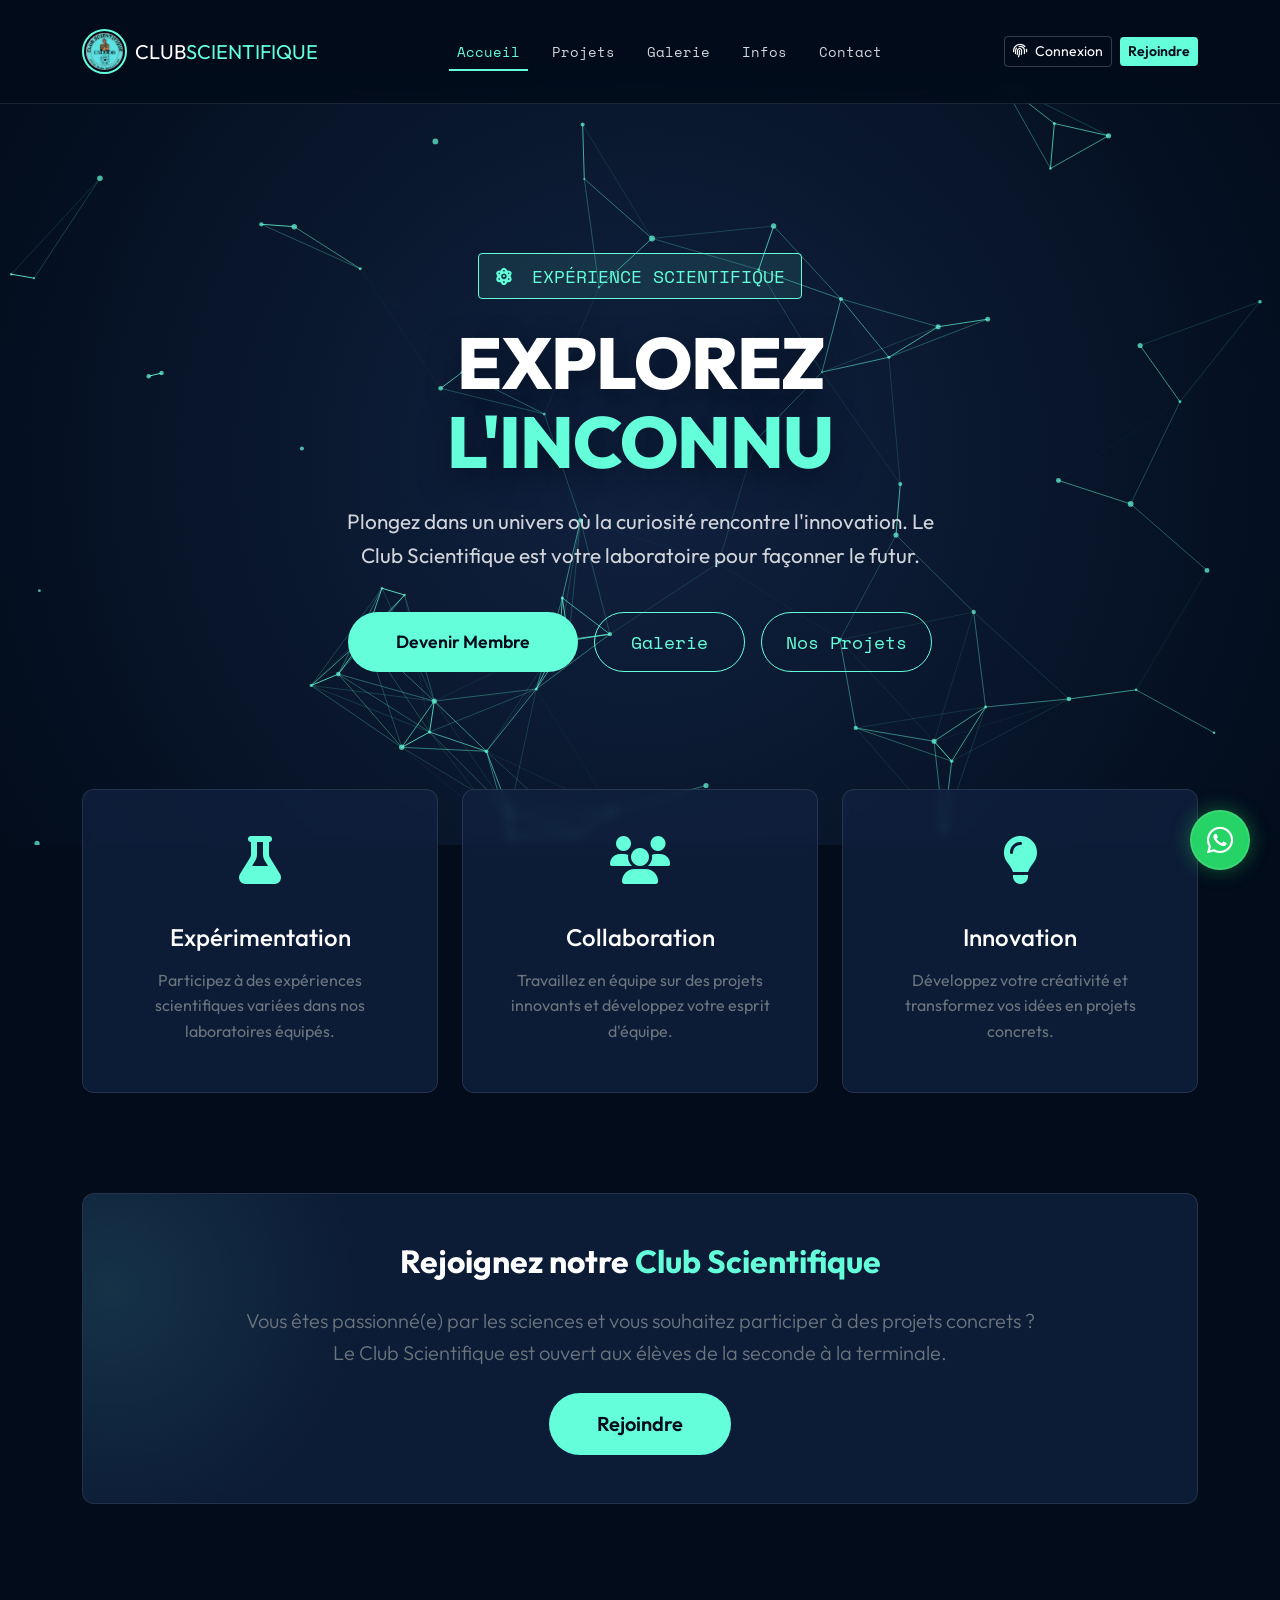
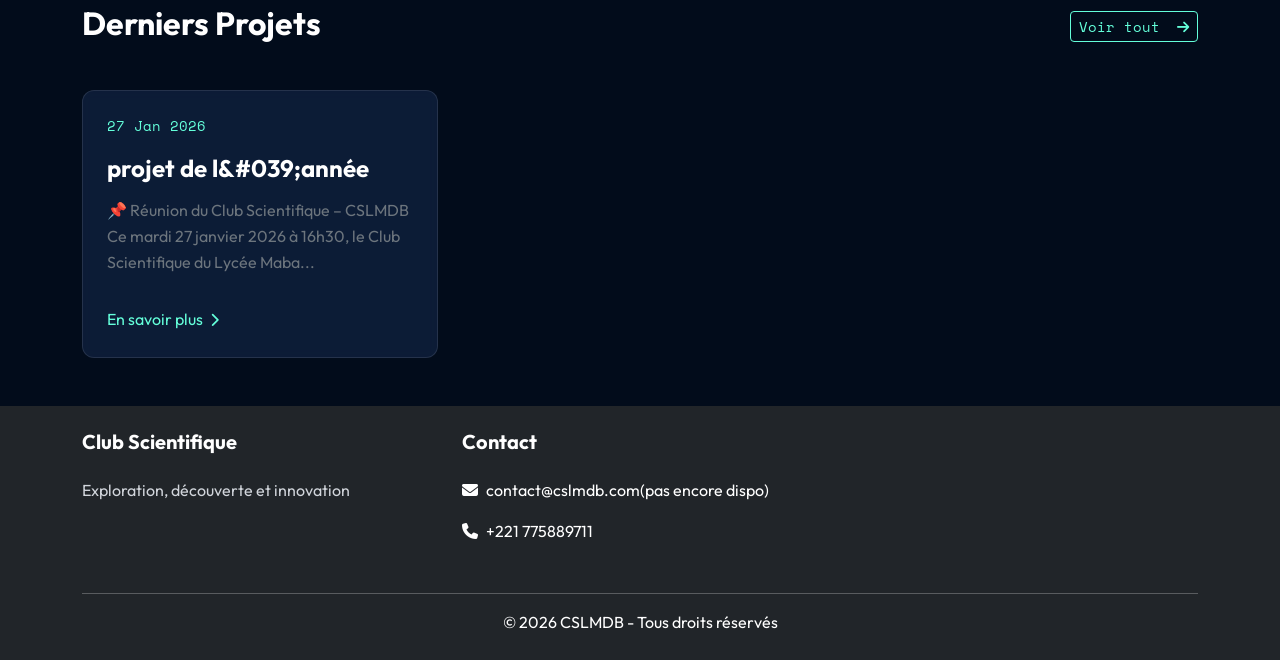
==== index.html @ bc3f8a26 "Ajout de la version GitHub Pages (hébergement gratuit et illimité à vie)" ====
<!DOCTYPE html>
<html lang="fr">
<head>
    <meta charset="UTF-8">
    <meta name="viewport" content="width=device-width, initial-scale=1.0">
    <title>Club Scientifique - Accueil CSLMDB</title>
    
    <!-- Bootstrap CSS -->
    <link href="https://cdn.jsdelivr.net/npm/bootstrap@5.3.0/dist/css/bootstrap.min.css" rel="stylesheet">
    
    <!-- Font Awesome -->
    <link rel="stylesheet" href="https://cdnjs.cloudflare.com/ajax/libs/font-awesome/6.4.0/css/all.min.css">
    
    <!-- Google Fonts: Outfit (Titres modernes) & Space Mono (Tech/Code) -->
    <link href="https://fonts.googleapis.com/css2?family=Outfit:wght@300;400;600;800&family=Space+Mono:ital,wght@0,400;0,700;1,400&display=swap" rel="stylesheet">
    
    <!-- Custom Style Masterclass (Versionned to force refresh) -->
    <link rel="stylesheet" href="css/style.css">
    
    <!-- Fail-safe styles in case CSS fails to load -->
    <style>
        img { max-width: 100%; height: auto; }
        .logo-container img { max-height: 50px; }
        body { background-color: #020c1b; color: #ccd6f6; } /* Match theme */
    </style>
</head>
</head>
<body class="d-flex flex-column min-vh-100">

        
    <!-- Navbar Masterclass (Glassmorphism + Sticky) -->
    <header class="fixed-top header-glass">
        <nav class="navbar navbar-expand-lg navbar-dark">
            <div class="container">
                <a class="navbar-brand d-flex align-items-center gap-2 logotype" href="index.html">
                    <div class="logo-container">
                        <img src="logo.jpg" alt="Logo">
                    </div>
                    <span class="brand-text">CLUB<span class="text-accent">SCIENTIFIQUE</span></span>
                </a>
                
                <button class="navbar-toggler border-0" type="button" data-bs-toggle="collapse" data-bs-target="#navbarMain">
                    <span class="navbar-toggler-icon"></span>
                </button>
                
                <div class="collapse navbar-collapse" id="navbarMain">
                    <ul class="navbar-nav mx-auto mb-2 mb-lg-0 nav-pills-glass">
                        <li class="nav-item">
                            <a class="nav-link active" href="index.html">Accueil</a>
                        </li>
                        <li class="nav-item">
                            <a class="nav-link " href="projets.html">Projets</a>
                        </li>
                        <li class="nav-item">
                            <a class="nav-link " href="galerie.html">Galerie</a>
                        </li>
                        <li class="nav-item">
                            <a class="nav-link " href="informations.html">Infos</a>
                        </li>
                        <li class="nav-item">
                            <a class="nav-link " href="contact.html">Contact</a>
                        </li>
                    </ul>
                    
                    <div class="d-flex align-items-center gap-2">
                                                    <a href="connexion.html" class="btn btn-sm btn-glass-primary">
                                <i class="fas fa-fingerprint me-2"></i>Connexion
                            </a>
                            <a href="devenir-membre.html" class="btn btn-sm btn-accent">
                                Rejoindre
                            </a>
                                            </div>
                </div>
            </div>
        </nav>
    </header>
    <!-- Spacer pour éviter que le contenu ne soit caché par la navbar fixe -->
    <div style="height: 80px;"></div> 
    
    <main class="main-content flex-grow-1">
        
        

<!-- 1. HERO SECTION AVEC CANVAS 3D -->
<section id="hero-canvas-container">
    <canvas id="bg-canvas"></canvas>
    <div class="hero-content">
        <div class="hero-super-title text-mono">
            <i class="fas fa-atom fa-spin me-2"></i> EXPÉRIENCE SCIENTIFIQUE
        </div>
        <h1 class="hero-title">
            EXPLOREZ <br>
            <span class="text-accent">L'INCONNU</span>
        </h1>
        <p class="hero-subtitle">
            Plongez dans un univers où la curiosité rencontre l'innovation. 
            Le Club Scientifique est votre laboratoire pour façonner le futur.
        </p>
        <div class="d-flex justify-content-center gap-1 gap-md-3 flex-nowrap w-100 px-2">
            <a href="devenir-membre.html" class="btn btn-accent px-2 px-md-5 py-2 py-md-3 rounded-pill text-nowrap d-flex align-items-center justify-content-center" style="font-size: clamp(0.7rem, 2vw, 1.1rem); flex: 1.2;">
                Devenir Membre
            </a>
            <a href="galerie.html" class="btn btn-glass px-2 px-md-4 py-2 py-md-3 rounded-pill text-nowrap d-flex align-items-center justify-content-center" style="font-size: clamp(0.7rem, 2vw, 1.1rem); flex: 1;">
                Galerie
            </a>
            <a href="projets.html" class="btn btn-glass px-2 px-md-4 py-2 py-md-3 rounded-pill text-nowrap d-flex align-items-center justify-content-center" style="font-size: clamp(0.7rem, 2vw, 1.1rem); flex: 1;">
                Nos Projets
            </a>
        </div>
    </div>
</section>

<!-- 2. SECTION VALEURS (CARTES HOLOGRAPHIQUES) -->
<div class="container" style="margin-top: -80px; position: relative; z-index: 10;">
    <div class="row g-4">
        <div class="col-md-4">
            <div class="card-glass text-center h-100">
                <div class="card-icon">
                    <i class="fas fa-flask"></i>
                </div>
                <h3 class="card-title h4">Expérimentation</h3>
                <p class="text-secondary">
                    Participez à des expériences scientifiques variées dans nos laboratoires équipés.
                </p>
            </div>
        </div>
        <div class="col-md-4">
            <div class="card-glass text-center h-100">
                <div class="card-icon">
                    <i class="fas fa-users"></i>
                </div>
                <h3 class="card-title h4">Collaboration</h3>
                <p class="text-secondary">
                    Travaillez en équipe sur des projets innovants et développez votre esprit d'équipe.
                </p>
            </div>
        </div>
        <div class="col-md-4">
            <div class="card-glass text-center h-100">
                <div class="card-icon">
                    <i class="fas fa-lightbulb"></i>
                </div>
                <h3 class="card-title h4">Innovation</h3>
                <p class="text-secondary">
                    Développez votre créativité et transformez vos idées en projets concrets.
                </p>
            </div>
        </div>
    </div>
</div>

<!-- 3. SECTION REJOINDRE (Rétablie) -->
<section class="section-padding" style="margin-top: 100px;">
    <div class="container">
        <div class="card-glass p-5 text-center position-relative overflow-hidden">
            <!-- Déco fond -->
            <div style="position: absolute; top: -50%; left: -20%; width: 500px; height: 500px; background: radial-gradient(circle, rgba(100,255,218,0.1) 0%, transparent 70%); border-radius: 50%; pointer-events: none;"></div>
            
            <div class="position-relative z-index-1">
                <h2 class="mb-4">Rejoignez notre <span class="text-accent">Club Scientifique</span></h2>
                <p class="lead text-secondary mb-4" style="max-width: 800px; margin: 0 auto;">
                    Vous êtes passionné(e) par les sciences et vous souhaitez participer à des projets concrets ?<br>
                    Le Club Scientifique est ouvert aux élèves de la seconde à la terminale.
                </p>
                <a href="devenir-membre.html" class="btn btn-accent btn-lg px-5 py-3 rounded-pill">
                    Rejoindre
                </a>
            </div>
        </div>
    </div>
</section>

<!-- 4. DERNIERS PROJETS (GRID MODERNE) -->
<section class="container mb-5" style="margin-top: 100px;">
    <div class="d-flex justify-content-between align-items-end mb-5">
        <div>
            <h2 class="mb-0">Derniers Projets</h2>
        </div>
        <a href="projets.html" class="btn btn-sm btn-glass">Voir tout <i class="fas fa-arrow-right ms-2"></i></a>
    </div>

            <div class="row g-4">
                            <div class="col-md-4">
                    <div class="card-glass h-100 p-0 overflow-hidden group-hover-effect">
                        <div class="card-body p-4 d-flex flex-column">
                            <div class="text-accent mb-3 text-mono small">
                                27 Jan 2026                            </div>
                            <h4 class="card-title">projet de l&amp;#039;année</h4>
                            <p class="text-secondary flex-grow-1">
                                📌 Réunion du Club Scientifique – CSLMDB
Ce mardi 27 janvier 2026 à 16h30, le Club Scientifique du Lycée Maba...                            </p>
                            <a href="projets.html?id=2" class="text-accent mt-3 d-inline-block">
                                En savoir plus <i class="fas fa-chevron-right small ms-1"></i>
                            </a>
                        </div>
                    </div>
                </div>
                    </div>
    </section>

    </main>
    <footer class="bg-dark text-white py-4 mt-auto">
        <div class="container">
            <div class="row">
                <div class="col-md-4 mb-3">
                    <h5>Club Scientifique</h5>
                    <p class="text-muted">Exploration, découverte et innovation</p>
                </div>
                <div class="col-md-4 mb-3">
                    <h5>Contact</h5>
                    <p><i class="fas fa-envelope me-2"></i>contact@cslmdb.com(pas encore dispo)</p>
                    <p><i class="fas fa-phone me-2"></i>+221 775889711</p>
                </div>
            </div>
            <hr>
            <div class="text-center">
                <p class="mb-0">&copy; 2026 CSLMDB - Tous droits réservés</p>
            </div>
        </div>
    </footer>
    
    <!-- WhatsApp Floating Button -->
    <a href="https://chat.whatsapp.com/BSFSXUpOibU4TiYzw2WKTN" class="whatsapp-btn" target="_blank" title="Rejoindre le groupe WhatsApp">
        <div class="whatsapp-pulse"></div>
        <i class="fab fa-whatsapp"></i>
    </a>

    <!-- Bootstrap Bundle with Popper -->
    <script src="https://cdn.jsdelivr.net/npm/bootstrap@5.3.0/dist/js/bootstrap.bundle.min.js"></script>
    <!-- Script JavaScript principal -->
    <script src="js/script.js"></script>

    
</body>
</html>

<!-- SCRIPTS MASTERCLASS -->

<!-- 1. Swiper JS -->
<script src="https://cdn.jsdelivr.net/npm/swiper@11/swiper-bundle.min.js"></script>
<!-- 2. Fancybox -->
<script src="https://cdn.jsdelivr.net/npm/@fancyapps/ui@5.0/dist/fancybox/fancybox.umd.js"></script>

<script>
    // --- A. INITIALISATION SWIPER STANDARD (2D) ---
    const swiper = new Swiper('.swiper-3d-container', {
        slidesPerView: 1,
        spaceBetween: 20,
        loop: true,
        grabCursor: true,
        pagination: {
            el: '.swiper-pagination',
            clickable: true,
        },
        navigation: {
            nextEl: '.swiper-button-next',
            prevEl: '.swiper-button-prev',
        },
        autoplay: {
            delay: 3000,
            disableOnInteraction: false,
        },
        breakpoints: {
            640: {
                slidesPerView: 2,
                spaceBetween: 20,
            },
            768: {
                slidesPerView: 3,
                spaceBetween: 30,
            },
            1024: {
                slidesPerView: 3,
                spaceBetween: 30,
            },
        },
    });

    // --- B. INITIALISATION FANCYBOX ---
    Fancybox.bind("[data-fancybox]", {
        // Options Fancybox
    });

    // --- C. MOUSE GLOW EFFECT SUR LES CARTES ---
    document.querySelectorAll('.card-glass').forEach(card => {
        card.addEventListener('mousemove', e => {
            const rect = card.getBoundingClientRect();
            const x = e.clientX - rect.left;
            const y = e.clientY - rect.top;
            card.style.setProperty('--mouse-x', `${x}px`);
            card.style.setProperty('--mouse-y', `${y}px`);
        });
    });

    // --- D. CANVAS CONSTELLATION SCRIPT ---
    const canvas = document.getElementById('bg-canvas');
    const ctx = canvas.getContext('2d');
    let width, height;
    let particles = [];

    // Configuration
    const particleCount = 70; // Nombre de points
    const connectionDistance = 150;
    const mouseDistance = 200;

    function resize() {
        width = canvas.width = window.innerWidth;
        height = canvas.height = document.getElementById('hero-canvas-container').offsetHeight;
    }

    class Particle {
        constructor() {
            this.x = Math.random() * width;
            this.y = Math.random() * height;
            this.vx = (Math.random() - 0.5) * 1.5; // Vitesse lente
            this.vy = (Math.random() - 0.5) * 1.5;
            this.size = Math.random() * 2 + 1;
        }

        update() {
            this.x += this.vx;
            this.y += this.vy;

            // Rebondir sur les bords
            if (this.x < 0 || this.x > width) this.vx *= -1;
            if (this.y < 0 || this.y > height) this.vy *= -1;
        }

        draw() {
            ctx.fillStyle = 'rgba(100, 255, 218, 0.7)'; // Cyan
            ctx.beginPath();
            ctx.arc(this.x, this.y, this.size, 0, Math.PI * 2);
            ctx.fill();
        }
    }

    function initparticles() {
        particles = [];
        for (let i = 0; i < particleCount; i++) {
            particles.push(new Particle());
        }
    }

    // Souris interactive
    let mouse = { x: null, y: null };
    window.addEventListener('mousemove', e => {
        const rect = canvas.getBoundingClientRect();
        mouse.x = e.clientX - rect.left;
        mouse.y = e.clientY - rect.top;
    });
    window.addEventListener('mouseleave', () => { mouse.x = null; mouse.y = null; });

    function animate() {
        ctx.clearRect(0, 0, width, height);

        // Dessiner les particules
        particles.forEach(p => {
            p.update();
            p.draw();
        });

        // Dessiner les lignes
        for (let i = 0; i < particles.length; i++) {
            for (let j = i + 1; j < particles.length; j++) {
                const dx = particles[i].x - particles[j].x;
                const dy = particles[i].y - particles[j].y;
                const distance = Math.sqrt(dx * dx + dy * dy);

                if (distance < connectionDistance) {
                    ctx.strokeStyle = `rgba(100, 255, 218, ${1 - distance / connectionDistance})`;
                    ctx.lineWidth = 1;
                    ctx.beginPath();
                    ctx.moveTo(particles[i].x, particles[i].y);
                    ctx.lineTo(particles[j].x, particles[j].y);
                    ctx.stroke();
                }
            }
            
            // Connexion Souris
            if (mouse.x != null) {
                const dx = particles[i].x - mouse.x;
                const dy = particles[i].y - mouse.y;
                const distance = Math.sqrt(dx * dx + dy * dy);
                 if (distance < mouseDistance) {
                    ctx.strokeStyle = `rgba(87, 203, 255, ${1 - distance / mouseDistance})`; // Bleu plus clair vers la souris
                    ctx.lineWidth = 1.5;
                    ctx.beginPath();
                    ctx.moveTo(particles[i].x, particles[i].y);
                    ctx.lineTo(mouse.x, mouse.y);
                    ctx.stroke();
                }
            }
        }

        requestAnimationFrame(animate);
    }

    window.addEventListener('resize', () => {
        resize();
        initparticles();
    });

    // Start
    resize();
    initparticles();
    animate();

</script>
---- css/style.css ----
/*
 * MASTERCLASS THEME - CLUB SCIENTIFIQUE
 * Concept: Dark Science, Glassmorphism, Neon Accents, 3D
 */

/* ---------------------------------------------------- */
/* --- 1. VARIABLES & CONFIGURATION --- */
/* ---------------------------------------------------- */
:root {
    /* -- Palette Dark Science -- */
    --bg-deep: #020c1b;
    /* Fond ultra sombre, presque noir */
    --bg-card: rgba(17, 34, 64, 0.75);
    /* Bleu nuit délavé pour les cartes */
    --bg-glass: rgba(10, 25, 47, 0.7);
    /* Verre sombre pour navbar */

    /* -- Accents Néons -- */
    --accent-cyan: #64ffda;
    /* Cyan électrique - Principal activateur */
    --accent-blue: #57cbff;
    /* Bleu ciel technologique */
    --accent-purple: #bd93f9;
    /* Violet cosmos pour la profondeur */

    /* -- Typographie -- */
    --font-heading: 'Outfit', sans-serif;
    --font-mono: 'Space Mono', monospace;
    --text-primary: #ffffff;
    /* Blanc pur pour le texte principal */
    --text-secondary: #d1d5db;
    /* Gris très clair (presque blanc) pour les textes secondaires */

    /* -- Effets -- */
    --glass-border: 1px solid rgba(255, 255, 255, 0.1);
    --neon-glow: 0 0 10px rgba(100, 255, 218, 0.3);
    --transition-smooth: all 0.3s cubic-bezier(0.645, 0.045, 0.355, 1);
}

/* ---------------------------------------------------- */
/* --- 2. GLOBAL RESET & BASE --- */
/* ---------------------------------------------------- */
body {
    background-color: var(--bg-deep);
    color: var(--text-primary);
    font-family: var(--font-heading);
    line-height: 1.6;
    overflow-x: hidden;
    /* Évite les scrollbars horizontales dues aux anims */
}

h1,
h2,
h3,
h4,
h5,
h6 {
    color: var(--text-primary);
    font-weight: 700;
    margin-bottom: 1.5rem;
}

h1,
.display-txt {
    font-weight: 800;
    letter-spacing: -1px;
}

a {
    color: var(--accent-cyan);
    text-decoration: none;
    transition: var(--transition-smooth);
}

a:hover {
    color: var(--accent-blue);
    text-shadow: var(--neon-glow);
}

.text-accent {
    color: var(--accent-cyan) !important;
}

.text-mono {
    font-family: var(--font-mono);
}

.text-muted {
    color: var(--text-secondary) !important;
}

/* ---------------------------------------------------- */
/* --- 3. COMPONENTS: NAVBAR & HEADER --- */
/* ---------------------------------------------------- */
.header-glass {
    backdrop-filter: blur(12px);
    -webkit-backdrop-filter: blur(12px);
    background: rgba(2, 12, 27, 0.85);
    border-bottom: var(--glass-border);
    padding: 1rem 0;
    transition: var(--transition-smooth);
}

.navbar-brand .logotype {
    font-size: 1.4rem;
    font-weight: 700;
    letter-spacing: 1px;
}

.logo-container img {
    height: 45px;
    width: 45px;
    border-radius: 50%;
    border: 2px solid var(--accent-cyan);
    padding: 2px;
    background: var(--bg-deep);
}

/* Navigation Links Style */
.nav-pills-glass .nav-link {
    color: var(--text-secondary) !important;
    font-family: var(--font-mono);
    font-size: 0.9rem;
    margin: 0 0.5rem;
    position: relative;
    padding: 0.5rem 1rem;
}

.nav-pills-glass .nav-link::before {
    content: '';
    position: absolute;
    bottom: 0;
    left: 0;
    width: 0%;
    height: 2px;
    background: var(--accent-cyan);
    transition: var(--transition-smooth);
}

.nav-pills-glass .nav-link:hover::before,
.nav-pills-glass .nav-link.active::before {
    width: 100%;
}

.nav-pills-glass .nav-link:hover,
.nav-pills-glass .nav-link.active {
    color: var(--accent-cyan) !important;
}

/* Boutons Navigation */
.btn-glass {
    background: rgba(100, 255, 218, 0.1);
    color: var(--accent-cyan);
    border: 1px solid var(--accent-cyan);
    font-family: var(--font-mono);
}

.btn-glass:hover {
    background: rgba(100, 255, 218, 0.2);
    box-shadow: var(--neon-glow);
    color: var(--accent-cyan);
}

.btn-glass-primary {
    color: var(--text-primary);
    border: 1px solid rgba(255, 255, 255, 0.2);
}

.btn-glass-primary:hover {
    background: rgba(255, 255, 255, 0.1);
    color: #fff;
}

.btn-accent {
    background: var(--accent-cyan);
    color: var(--bg-deep);
    font-weight: 700;
    border: none;
}

.btn-accent:hover {
    background: var(--accent-blue);
    transform: translateY(-2px);
    box-shadow: 0 4px 15px rgba(100, 255, 218, 0.4);
}

/* ---------------------------------------------------- */
/* --- 4. HERO SECTION (CANVAS) --- */
/* ---------------------------------------------------- */
#hero-canvas-container {
    position: relative;
    width: 100%;
    height: 85vh;
    /* Hauteur immersive */
    overflow: hidden;
    display: flex;
    align-items: center;
    justify-content: center;
    background: radial-gradient(circle at center, #112240 0%, #020c1b 100%);
}

#bg-canvas {
    position: absolute;
    top: 0;
    left: 0;
    width: 100%;
    height: 100%;
    z-index: 1;
}

.hero-content {
    position: relative;
    z-index: 2;
    /* Au-dessus du canvas */
    text-align: center;
    max-width: 900px;
    padding: 0 20px;
}

.hero-super-title {
    font-family: var(--font-mono);
    color: var(--accent-cyan);
    font-size: 1.1rem;
    margin-bottom: 1.5rem;
    display: inline-block;
    border: 1px solid var(--accent-cyan);
    padding: 0.5rem 1rem;
    border-radius: 4px;
    background: rgba(100, 255, 218, 0.1);
}

.hero-title {
    font-size: 4.5rem;
    line-height: 1.1;
    margin-bottom: 1.5rem;
    color: #fff;
    text-shadow: 0 10px 30px rgba(2, 12, 27, 0.7);
}

.hero-subtitle {
    font-size: 1.3rem;
    color: var(--text-secondary);
    max-width: 600px;
    margin: 0 auto 2.5rem auto;
}

/* ---------------------------------------------------- */
/* --- 5. SWIPER 3D CAROUSEL (FIXES) --- */
/* ---------------------------------------------------- */
.swiper-3d-container {
    padding: 2rem 0 4rem;
    /* Adjusted padding */
    perspective: 1000px;
    overflow: hidden;
    /* Prevent overflow explosion */
}

/* Force dimensions for 3D Swiper to work correctly */
.swiper {
    width: 100%;
    max-width: 1000px;
    /* Constrain max width */
    margin: 0 auto;
    padding-top: 50px;
    padding-bottom: 50px;
}

.swiper-slide {
    background-position: center;
    background-size: cover;
    /* width: 300px !important; REMOVED to allow Swiper auto-sizing */
    height: 400px;
    /* Fixed height is usually fine/good for consistency */
    border-radius: 15px;
    background: var(--bg-card);
    border: var(--glass-border);
    overflow: hidden;
    /* Ensure content stays inside */
    display: flex;
    align-items: center;
    justify-content: center;
    position: relative;
    /* Needed for absolute positioning of children */
}

/* Image handling */
.swiper-slide img {
    display: block;
    width: 100%;
    height: 100%;
    object-fit: cover;
    /* Cover is key for varying sizes */
    transition: transform 0.5s ease;
}

.swiper-slide:hover img {
    transform: scale(1.1);
}

.slide-content {
    position: absolute;
    bottom: 0;
    left: 0;
    width: 100%;
    padding: 20px;
    background: linear-gradient(to top, rgba(2, 12, 27, 0.95), transparent);
    transform: translateY(100%);
    transition: transform 0.3s ease;
    z-index: 10;
}

.swiper-slide:hover .slide-content {
    transform: translateY(0);
}

.swiper-pagination-bullet {
    background: var(--text-secondary);
    opacity: 0.5;
}

.swiper-pagination-bullet-active {
    background: var(--accent-cyan);
    opacity: 1;
}

/* ---------------------------------------------------- */
/* --- 6. GLASS CARDS (Hover 3D) --- */
/* ---------------------------------------------------- */
.card-glass {
    background: var(--bg-card);
    backdrop-filter: blur(5px);
    border: var(--glass-border);
    border-radius: 12px;
    padding: 2rem;
    transition: var(--transition-smooth);
    height: 100%;
    position: relative;
    overflow: hidden;
    z-index: 1;
}

/* Glow Effect on Hover */
.card-glass::before {
    content: '';
    position: absolute;
    top: 0;
    left: 0;
    width: 100%;
    height: 100%;
    background: radial-gradient(800px circle at var(--mouse-x) var(--mouse-y), rgba(255, 255, 255, 0.06), transparent 40%);
    z-index: 2;
    opacity: 0;
    transition: opacity 0.3s;
    pointer-events: none;
    /* Let clicks pass through */
}

.card-glass:hover::before {
    opacity: 1;
}

.card-glass:hover {
    transform: translateY(-10px);
    box-shadow: 0 20px 30px -15px rgba(2, 12, 27, 0.7);
    border-color: var(--accent-cyan);
}

.card-icon {
    font-size: 3rem;
    color: var(--accent-cyan);
    margin-bottom: 1.5rem;
}

.card-title {
    color: #fff;
    margin-bottom: 1rem;
}

/* ---------------------------------------------------- */
/* --- 7. UTILITIES & ANIMATIONS --- */
/* ---------------------------------------------------- */
.section-title,
.page-title-glass {
    /* Added page-title-glass shared style */
    font-size: 2.5rem;
    text-align: center;
    margin-bottom: 3rem;
    position: relative;
    display: inline-block;
    left: 50%;
    transform: translateX(-50%);
    color: #fff;
}

.section-title::after,
.page-title-glass::after {
    content: '';
    display: block;
    width: 60px;
    height: 4px;
    background: var(--accent-cyan);
    margin: 10px auto 0;
    border-radius: 2px;
}

.content-glass-box {
    /* Generic box for pages content */
    background: rgba(17, 34, 64, 0.4);
    backdrop-filter: blur(10px);
    border: 1px solid rgba(255, 255, 255, 0.05);
    border-radius: 10px;
    padding: 2rem;
    margin-bottom: 2rem;
}

.container-glass {
    max-width: 1200px;
    margin: 0 auto;
}

/* Breadcrumb Styling */
.breadcrumb {
    background: transparent;
    padding: 0;
}

.breadcrumb-item a {
    color: var(--accent-cyan);
}

.breadcrumb-item.active {
    color: var(--text-secondary);
}

/* Tabs Styling (Galerie) */
.nav-tabs {
    border-bottom: 1px solid rgba(255, 255, 255, 0.1);
}

.nav-tabs .nav-link {
    color: var(--text-secondary);
    border: none;
    background: transparent;
    font-family: var(--font-mono);
}

.nav-tabs .nav-link:hover {
    color: var(--accent-cyan);
}

.nav-tabs .nav-link.active {
    color: var(--accent-cyan);
    background: rgba(100, 255, 218, 0.05);
    border-bottom: 2px solid var(--accent-cyan);
}

/* Alerts Glass */
.glass-alert {
    background: rgba(100, 255, 218, 0.1);
    border: 1px solid var(--accent-cyan);
    color: var(--accent-cyan);
}

/* Form Controls Glass */
/* Form Controls Glass */
.form-control-glass {
    background-color: rgba(255, 255, 255, 0.05);
    /* Use background-color to allow separate background-image (arrow) for selects */
    border: 1px solid rgba(255, 255, 255, 0.2);
    color: #ffffff;
    /* Pure white text */
    backdrop-filter: blur(5px);
    font-size: 1rem;
    padding: 0.8rem 1rem;
}

.form-control-glass:focus {
    background-color: rgba(255, 255, 255, 0.1);
    border-color: var(--accent-cyan);
    box-shadow: 0 0 15px rgba(100, 255, 218, 0.3);
    color: #ffffff;
}

.form-control-glass::placeholder {
    color: rgba(255, 255, 255, 0.6);
    /* Much brighter placeholder */
    font-size: 0.9rem;
}

/* Fix for Select Dropdowns */
select.form-control-glass {
    background-image: url("data:image/svg+xml,%3csvg xmlns='http://www.w3.org/2000/svg' viewBox='0 0 16 16'%3e%3cpath fill='none' stroke='%2364ffda' stroke-linecap='round' stroke-linejoin='round' stroke-width='2' d='M2 5l6 6 6-6'/%3e%3c/svg%3e");
    background-repeat: no-repeat;
    background-position: right 0.75rem center;
    background-size: 16px 12px;
    appearance: none;
    /* Remplacer l'apparence par défaut */
    -webkit-appearance: none;
    -moz-appearance: none;
    padding-right: 2.5rem;
    /* Espace pour la flèche */
}

select.form-control-glass option {
    background-color: var(--bg-deep);
    /* Fond sombre pour les options */
    color: var(--text-primary);
}

/* Buttons */
.btn-accent {
    background-color: var(--accent-cyan);
    color: var(--bg-deep);
    font-weight: 600;
    border: none;
    transition: var(--transition-smooth);
}

.btn-accent:hover {
    background-color: var(--accent-blue);
    color: var(--bg-deep);
    box-shadow: var(--neon-glow);
}

.btn-glass {
    background: transparent;
    border: 1px solid var(--accent-cyan);
    color: var(--accent-cyan);
    transition: var(--transition-smooth);
}

.btn-glass:hover {
    background: rgba(100, 255, 218, 0.1);
    color: var(--accent-cyan);
}

/* Responsive adjustments */
@media (max-width: 768px) {
    .hero-title {
        font-size: 3rem;
    }

    .swiper-slide {
        width: 250px !important;
        height: 350px !important;
    }

    .page-title-glass {
        font-size: 2rem;
    }
}

/* WhatsApp Floating Button */
.whatsapp-btn {
    position: fixed;
    bottom: 30px;
    right: 30px;
    background-color: #25d366;
    color: white;
    width: 60px;
    height: 60px;
    border-radius: 50%;
    text-align: center;
    font-size: 30px;
    box-shadow: 0px 0px 20px rgba(37, 211, 102, 0.4);
    z-index: 1000;
    display: flex;
    align-items: center;
    justify-content: center;
    transition: all 0.3s ease;
    border: 2px solid rgba(255, 255, 255, 0.1);
}

.whatsapp-btn:hover {
    transform: scale(1.1);
    background-color: #20ba5a;
    box-shadow: 0px 0px 30px rgba(37, 211, 102, 0.6);
    color: white;
}

.whatsapp-pulse {
    position: absolute;
    width: 100%;
    height: 100%;
    border-radius: 50%;
    border: 2px solid #25d366;
    animation: whatsapp-pulse 2s infinite;
}

@keyframes whatsapp-pulse {
    0% {
        transform: scale(1);
        opacity: 1;
    }

    100% {
        transform: scale(1.5);
        opacity: 0;
    }
}
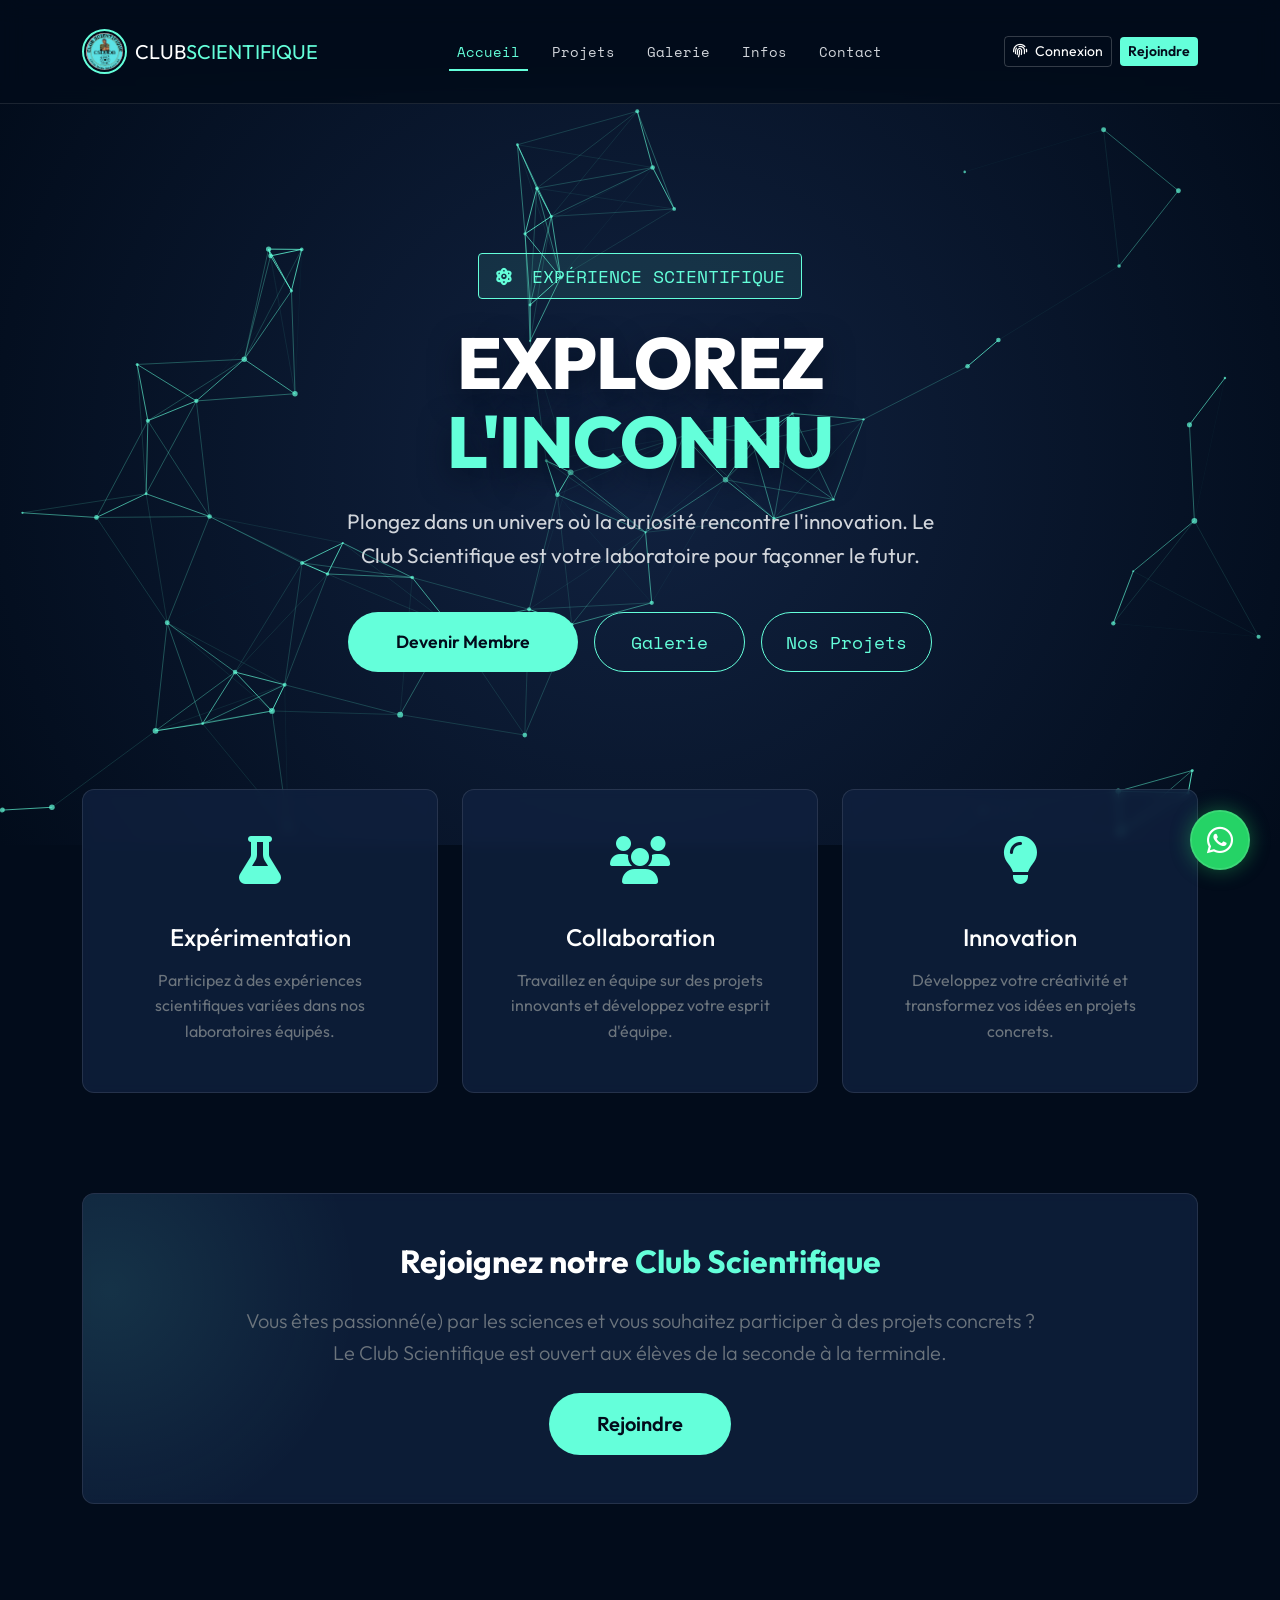
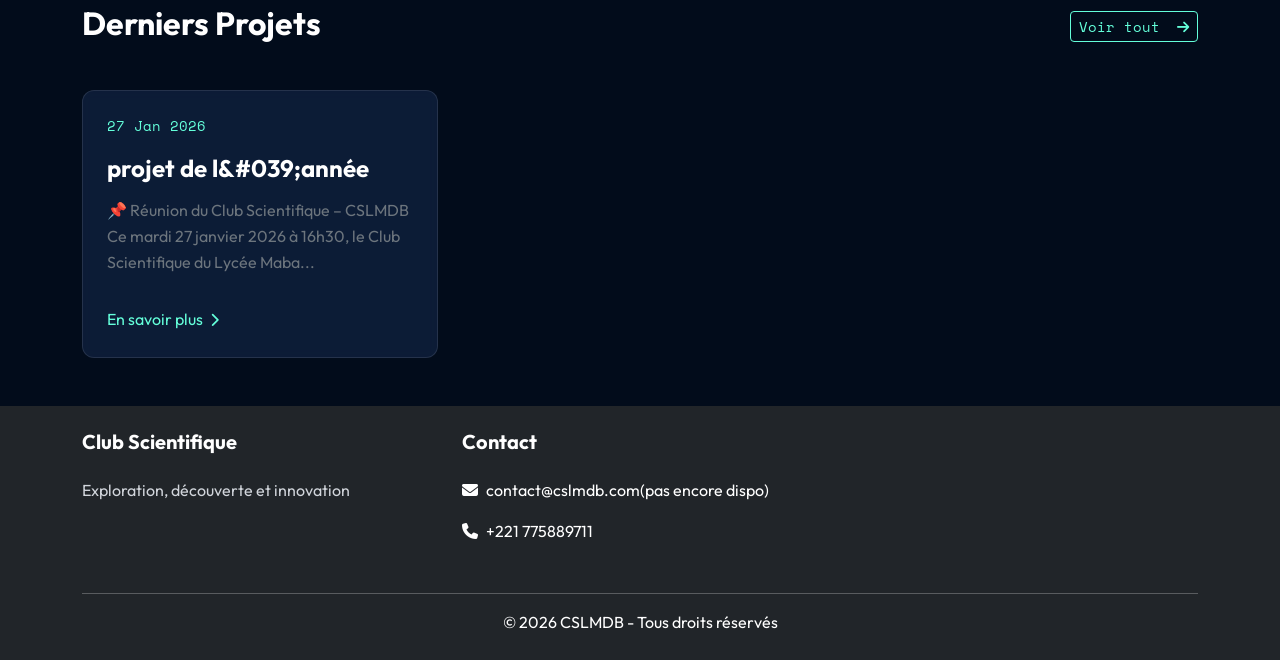
==== commit 5c1f5b96: "Cache-busting CSS/JS pour Vercel" ====
--- a/index.html
+++ b/index.html
@@ -15,7 +15,7 @@
     <link href="https://fonts.googleapis.com/css2?family=Outfit:wght@300;400;600;800&family=Space+Mono:ital,wght@0,400;0,700;1,400&display=swap" rel="stylesheet">
     
     <!-- Custom Style Masterclass (Versionned to force refresh) -->
-    <link rel="stylesheet" href="css/style.css">
+    <link rel="stylesheet" href="css/style.css?v=2">
     
     <!-- Fail-safe styles in case CSS fails to load -->
     <style>
@@ -228,7 +228,7 @@
     <!-- Bootstrap Bundle with Popper -->
     <script src="https://cdn.jsdelivr.net/npm/bootstrap@5.3.0/dist/js/bootstrap.bundle.min.js"></script>
     <!-- Script JavaScript principal -->
-    <script src="js/script.js"></script>
+    <script src="js/script.js?v=2"></script>
 
     
 </body>
